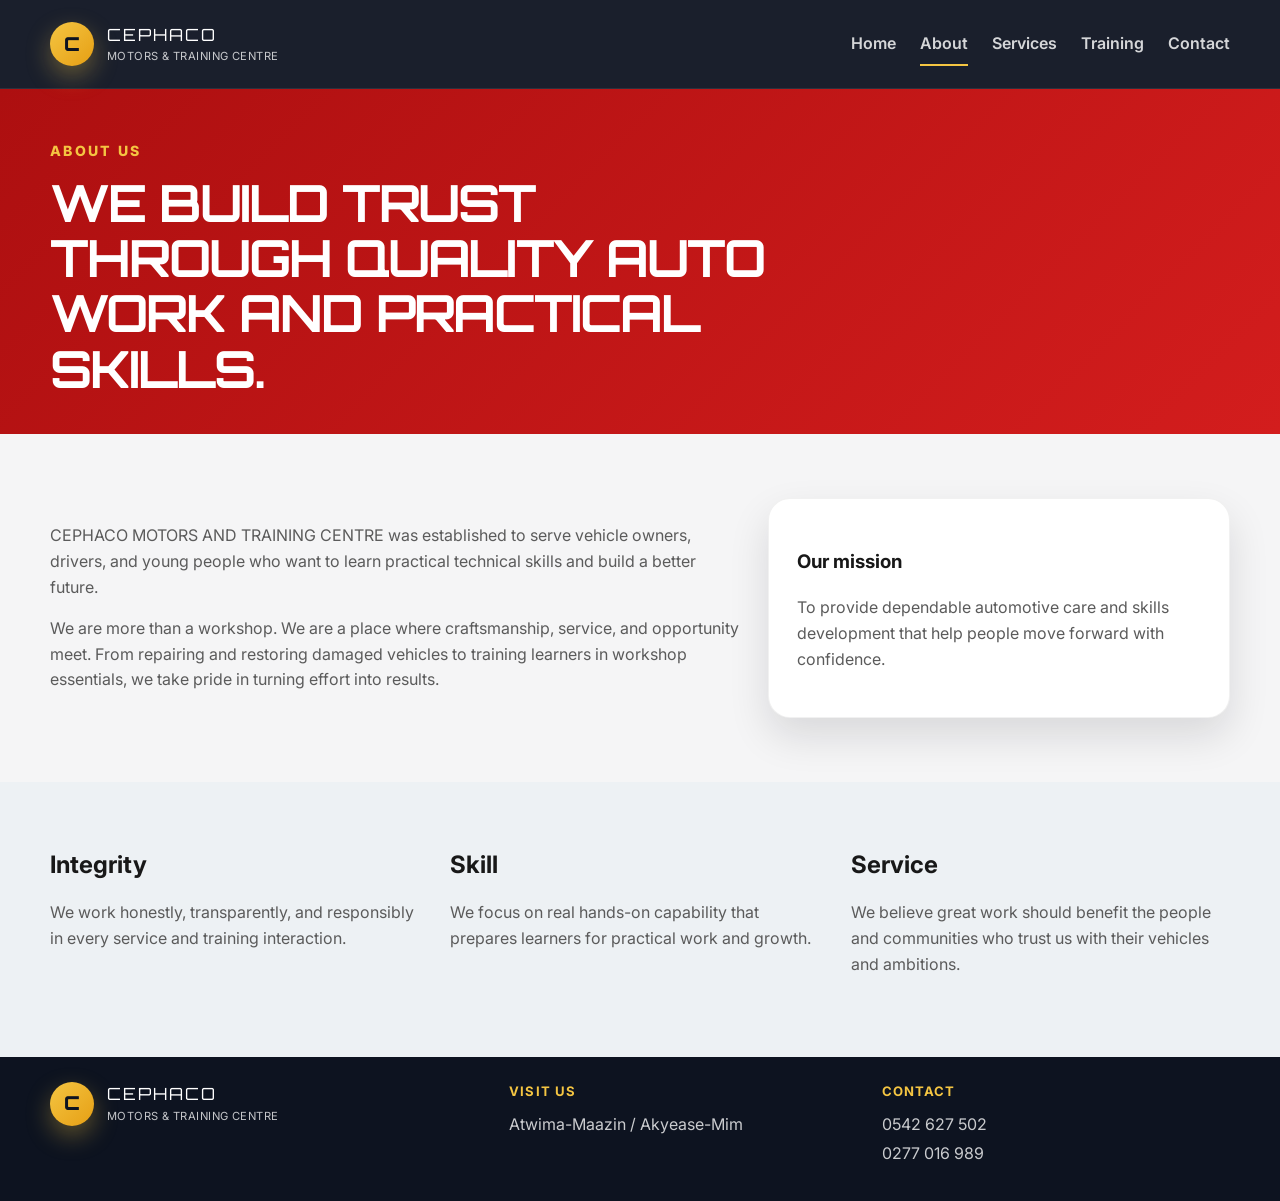
==== about.html @ 9bf20b14 "Add files via upload" ====
<!DOCTYPE html>
<html lang="en">
  <head>
    <meta charset="UTF-8" />
    <meta name="viewport" content="width=device-width, initial-scale=1.0" />
    <title>About | CEPHACO</title>
    <link rel="preconnect" href="https://fonts.googleapis.com" />
    <link rel="preconnect" href="https://fonts.gstatic.com" crossorigin />
    <link href="https://fonts.googleapis.com/css2?family=Orbitron:wght@500;700;800;900&family=Inter:wght@400;500;600;700;800&display=swap" rel="stylesheet" />
    <link rel="stylesheet" href="styles.css" />
  </head>
  <body class="inner-page">
    <header class="site-header">
      <div class="container nav-wrap">
        <a href="index.html" class="brand" aria-label="CEPHACO home">
          <div class="brand-badge">C</div>
          <div>
            <span class="brand-name">CEPHACO</span>
            <small>MOTORS & TRAINING CENTRE</small>
          </div>
        </a>

        <nav class="main-nav" aria-label="Main navigation">
          <a href="index.html">Home</a>
          <a href="about.html" class="active">About</a>
          <a href="services.html">Services</a>
          <a href="training.html">Training</a>
          <a href="contact.html">Contact</a>
        </nav>
      </div>
    </header>

    <main class="page-main">
      <section class="page-hero small-hero">
        <div class="container">
          <p class="kicker">About us</p>
          <h1>We build trust through quality auto work and practical skills.</h1>
        </div>
      </section>

      <section class="content-section">
        <div class="container split-layout">
          <div>
            <p>
              CEPHACO MOTORS AND TRAINING CENTRE was established to serve vehicle owners,
              drivers, and young people who want to learn practical technical skills and build a better future.
            </p>
            <p>
              We are more than a workshop. We are a place where craftsmanship, service, and opportunity meet. From repairing and restoring damaged vehicles to training learners in workshop essentials, we take pride in turning effort into results.
            </p>
          </div>

          <div class="info-box">
            <h3>Our mission</h3>
            <p>To provide dependable automotive care and skills development that help people move forward with confidence.</p>
          </div>
        </div>
      </section>

      <section class="content-section alt-bg">
        <div class="container values-grid">
          <article>
            <h3>Integrity</h3>
            <p>We work honestly, transparently, and responsibly in every service and training interaction.</p>
          </article>
          <article>
            <h3>Skill</h3>
            <p>We focus on real hands-on capability that prepares learners for practical work and growth.</p>
          </article>
          <article>
            <h3>Service</h3>
            <p>We believe great work should benefit the people and communities who trust us with their vehicles and ambitions.</p>
          </article>
        </div>
      </section>
    </main>

    <footer class="site-footer">
      <div class="container footer-wrap">
        <div>
          <div class="brand footer-brand">
            <div class="brand-badge">C</div>
            <div>
              <span class="brand-name">CEPHACO</span>
              <small>MOTORS & TRAINING CENTRE</small>
            </div>
          </div>
        </div>
        <div>
          <h4>Visit us</h4>
          <p>Atwima-Maazin / Akyease-Mim</p>
        </div>
        <div>
          <h4>Contact</h4>
          <p>0542 627 502</p>
          <p>0277 016 989</p>
        </div>
      </div>
    </footer>

    <script src="script.js"></script>
  </body>
</html>
---- styles.css ----
:root {
  --red-1: #a6090a;
  --red-2: #ce1517;
  --red-3: #e72b2c;
  --gold: #f4c542;
  --dark: #0d1320;
  --bg: #ecedef;
  --text: #181818;
  --muted: #5b5b5b;
  --white: #ffffff;
  --shadow: 0 18px 40px rgba(16, 17, 22, 0.12);
}

* {
  box-sizing: border-box;
}

html {
  scroll-behavior: smooth;
}

body {
  margin: 0;
  font-family: "Inter", sans-serif;
  background: var(--bg);
  color: var(--text);
  line-height: 1.6;
}

img {
  display: block;
  max-width: 100%;
}

a {
  color: inherit;
  text-decoration: none;
}

button,
input,
textarea {
  font: inherit;
}

.container {
  width: min(1180px, calc(100% - 2rem));
  margin: 0 auto;
}

.site-header {
  background: rgba(13, 19, 32, 0.94);
  border-bottom: 1px solid rgba(255, 255, 255, 0.08);
  position: sticky;
  top: 0;
  z-index: 20;
}

.nav-wrap {
  display: flex;
  align-items: center;
  justify-content: space-between;
  min-height: 88px;
  gap: 1.5rem;
}

.brand {
  display: inline-flex;
  align-items: center;
  gap: 0.8rem;
}

.brand-badge {
  width: 44px;
  height: 44px;
  border-radius: 50%;
  display: grid;
  place-items: center;
  background: linear-gradient(135deg, #f4c542 0%, #e69f14 100%);
  color: var(--dark);
  font-family: "Orbitron", sans-serif;
  font-weight: 900;
  font-size: 1.2rem;
  box-shadow: 0 10px 24px rgba(244, 197, 66, 0.35);
}

.brand-name {
  display: block;
  color: var(--white);
  font-family: "Orbitron", sans-serif;
  font-size: 1.05rem;
  letter-spacing: 0.12em;
}

.brand small {
  display: block;
  color: rgba(255, 255, 255, 0.76);
  font-size: 0.7rem;
  letter-spacing: 0.04em;
}

.main-nav {
  display: flex;
  align-items: center;
  gap: 1.5rem;
  color: rgba(255, 255, 255, 0.82);
  font-weight: 600;
}

.main-nav a {
  position: relative;
  padding: 0.3rem 0;
}

.main-nav a::after {
  content: "";
  position: absolute;
  left: 0;
  bottom: -0.25rem;
  width: 100%;
  height: 2px;
  background: var(--gold);
  transform: scaleX(0);
  transform-origin: left;
  transition: transform 0.2s ease;
}

.main-nav a:hover::after,
.main-nav a.active::after {
  transform: scaleX(1);
}

.hero-panel {
  background: linear-gradient(135deg, var(--red-2) 0%, var(--red-1) 100%);
  color: var(--white);
  padding: 2.5rem 0 1.5rem;
  clip-path: polygon(0 0, 100% 0, 100% 94%, 0 100%);
}

.hero-shell {
  display: grid;
  grid-template-columns: 1.2fr 1fr;
  gap: 1.8rem;
  align-items: center;
  min-height: 700px;
}

.hero-copy {
  padding-left: 1rem;
}

.hero-topline,
.kicker {
  margin: 0 0 0.75rem;
  color: var(--gold);
  font-size: 0.88rem;
  text-transform: uppercase;
  letter-spacing: 0.16em;
  font-weight: 800;
}

.hero-copy h1,
.page-hero h1 {
  margin: 0;
  font-family: "Orbitron", sans-serif;
  line-height: 1.08;
  letter-spacing: -0.04em;
  text-transform: uppercase;
}

.hero-copy h1 {
  font-size: clamp(2.7rem, 5vw, 5rem);
}

.hero-tag {
  margin: 0.9rem 0 1.6rem;
  color: rgba(255, 255, 255, 0.9);
  font-size: 1.1rem;
  font-weight: 600;
  font-style: italic;
}

.services-widget {
  background: rgba(13, 19, 32, 0.15);
  border: 2px solid rgba(255, 255, 255, 0.12);
  border-radius: 20px;
  padding: 1.2rem 1.2rem 0.8rem;
  max-width: 620px;
}

.services-widget h3 {
  margin: 0 0 0.9rem;
  font-size: 1.05rem;
  text-transform: uppercase;
  letter-spacing: 0.08em;
  color: var(--gold);
}

.service-list {
  display: grid;
  grid-template-columns: repeat(2, minmax(0, 1fr));
  gap: 0.55rem 1.1rem;
  font-size: 0.98rem;
  font-weight: 600;
}

.service-list span::before {
  content: "•";
  margin-right: 0.5rem;
  color: var(--gold);
}

.hero-visual {
  position: relative;
  display: flex;
  align-items: center;
  justify-content: center;
  min-height: 520px;
}

.bus-figure {
  width: min(100%, 600px);
  background: linear-gradient(135deg, rgba(255,255,255,0.3), rgba(255,255,255,0.08));
  border: 2px solid rgba(255,255,255,0.12);
  padding: 1rem;
  border-radius: 32px;
  box-shadow: var(--shadow);
}

.bus-figure img {
  width: 100%;
  height: 440px;
  object-fit: cover;
  border-radius: 24px;
}

.arrow-callout {
  position: absolute;
  left: -10px;
  bottom: 88px;
  background: var(--gold);
  color: var(--dark);
  padding: 0.85rem 1.2rem;
  border-radius: 999px;
  font-weight: 800;
  transform: rotate(-18deg);
  box-shadow: 0 12px 28px rgba(17, 17, 17, 0.2);
}

.gallery-strip {
  margin-top: -2rem;
  padding-bottom: 1rem;
}

.mini-gallery {
  display: grid;
  grid-template-columns: repeat(4, minmax(0, 1fr));
  gap: 1rem;
}

.before-after {
  background: var(--white);
  border: 1px solid rgba(0, 0, 0, 0.06);
  border-radius: 20px;
  overflow: hidden;
  box-shadow: var(--shadow);
}

.before-after img {
  width: 100%;
  height: 180px;
  object-fit: cover;
}

.before-after span {
  display: block;
  text-align: center;
  padding: 0.7rem 0.
  font-weight: 800;
  text-transform: uppercase;
  letter-spacing: 0.08em;
  color: var(--dark);
  background: #f0f2f4;
}

.features {
  padding: 3rem 0 4.5rem;
}

.feature-grid {
  display: grid;
  grid-template-columns: repeat(3, minmax(0, 1fr));
  gap: 1.3rem;
}

.feature-card {
  background: var(--white);
  border-radius: 24px;
  padding: 1.8rem;
  border: 1px solid rgba(0, 0, 0, 0.06);
  box-shadow: var(--shadow);
}

.feature-card p {
  margin-bottom: 0;
  color: var(--muted);
}

.feature-card h3 {
  margin: 0.8rem 0 0.5rem;
  font-size: clamp(1.4rem, 2vw, 1.9rem);
}

.feature-dark {
  background: linear-gradient(135deg, var(--dark), #172334);
  color: var(--white);
}

.feature-dark p {
  color: rgba(255, 255, 255, 0.8);
}

.feature-badge {
  display: inline-block;
  border-radius: 999px;
  background: rgba(244, 197, 66, 0.22);
  color: var(--gold);
  padding: 0.4rem 0.8rem;
  font-weight: 800;
  font-size: 0.72rem;
  text-transform: uppercase;
  letter-spacing: 0.08em;
}

.feature-badge.alt {
  background: rgba(13, 19, 32, 0.05);
  color: var(--dark);
}

.highlight-card {
  background: linear-gradient(135deg, #ffeecc 0%, #f5d36b 100%);
}

.site-footer {
  background: #0d1320;
  color: var(--white);
  padding: 1.5rem 0 2rem;
}

.footer-wrap {
  display: grid;
  grid-template-columns: 1.25fr 1fr 1fr;
  gap: 1.5rem;
  align-items: start;
}

.footer-wrap h4 {
  margin-top: 0;
  margin-bottom: 0.6rem;
  color: var(--gold);
  text-transform: uppercase;
  letter-spacing: 0.08em;
  font-size: 0.82rem;
}

.footer-wrap p {
  margin: 0.2rem 0;
  color: rgba(255,255,255,0.78);
}

.page-main {
  background: #f5f5f6;
}

.page-hero {
  background: linear-gradient(135deg, #ad0f10 0%, #d31d1d 100%);
  color: var(--white);
  padding: 3.2rem 0 2.4rem;
}

.small-hero h1 {
  font-size: clamp(2.1rem, 4vw, 3.4rem);
  max-width: 760px;
}

.content-section {
  padding: 4rem 0;
}

.split-layout {
  display: grid;
  grid-template-columns: 1.2fr 0.8fr;
  gap: 1.5rem;
  align-items: center;
}

.split-layout p,
.values-grid p,
.detail-card p,
.training-box p,
.contact-card li,
.contact-form label {
  color: var(--muted);
}

.info-box,
.contact-card,
.training-box,
.detail-card {
  background: var(--white);
  border-radius: 22px;
  border: 1px solid rgba(17, 17, 17, 0.06);
  padding: 1.8rem;
  box-shadow: var(--shadow);
}

.values-grid {
  display: grid;
  grid-template-columns: repeat(3, minmax(0, 1fr));
  gap: 1.3rem;
}

.values-grid h3,
.detail-card h3,
.training-box h3,
.contact-card h3 {
  margin-top: 0;
  margin-bottom: 0.6rem;
  font-size: 1.5rem;
}

.alt-bg {
  background: #edf1f4;
}

.card-grid {
  display: grid;
  grid-template-columns: repeat(3, minmax(0, 1fr));
  gap: 1.3rem;
}

.training-layout {
  display: grid;
  grid-template-columns: repeat(3, minmax(0, 1fr));
  gap: 1.3rem;
}

.pill {
  display: inline-block;
  background: rgba(244, 197, 66, 0.15);
  color: #c78306;
  font-size: 0.78rem;
  letter-spacing: 0.08em;
  text-transform: uppercase;
  font-weight: 800;
  padding: 0.45rem 0.7rem;
  border-radius: 999px;
  margin-bottom: 0.8rem;
}

.highlight-box {
  background: linear-gradient(135deg, var(--dark), #1b2335);
  color: var(--white);
}

.highlight-box p,
.highlight-box .pill {
  color: rgba(255,255,255,0.8);
}

.contact-layout {
  display: grid;
  grid-template-columns: 0.8fr 1.2fr;
  gap: 1.5rem;
}

.contact-card ul {
  list-style: none;
  margin: 0;
  padding: 0;
  display: grid;
  gap: 0.7rem;
}

.contact-form {
  display: grid;
  gap: 1rem;
  background: var(--white);
  border-radius: 22px;
  border: 1px solid rgba(17,17,17,0.06);
  box-shadow: var(--shadow);
  padding: 1.5rem;
}

.contact-form label {
  display: grid;
  gap: 0.45rem;
  font-weight: 600;
}

.contact-form input,
.contact-form textarea {
  padding: 0.9rem 1rem;
  border-radius: 12px;
  border: 1px solid rgba(17, 17, 17, 0.1);
  background: #f8f8f8;
  color: var(--text);
}

.contact-form button {
  border: none;
  border-radius: 999px;
  background: linear-gradient(135deg, var(--red-2), var(--red-1));
  color: var(--white);
  padding: 0.9rem 1.2rem;
  font-weight: 800;
  cursor: pointer;
}

@media (max-width: 900px) {
  .hero-shell,
  .split-layout,
  .feature-grid,
  .card-grid,
  .training-layout,
  .values-grid,
  .footer-wrap,
  .contact-layout {
    grid-template-columns: 1fr;
  }

  .main-nav {
    display: none;
  }

  .mini-gallery {
    grid-template-columns: repeat(2, minmax(0, 1fr));
  }
}

@media (max-width: 580px) {
  .hero-panel {
    clip-path: none;
  }

  .service-list,
  .mini-gallery {
    grid-template-columns: 1fr;
  }

  .hero-copy {
    padding-left: 0;
  }

  .nav-wrap {
    min-height: 72px;
  }

  .brand small {
    display: none;
  }
}
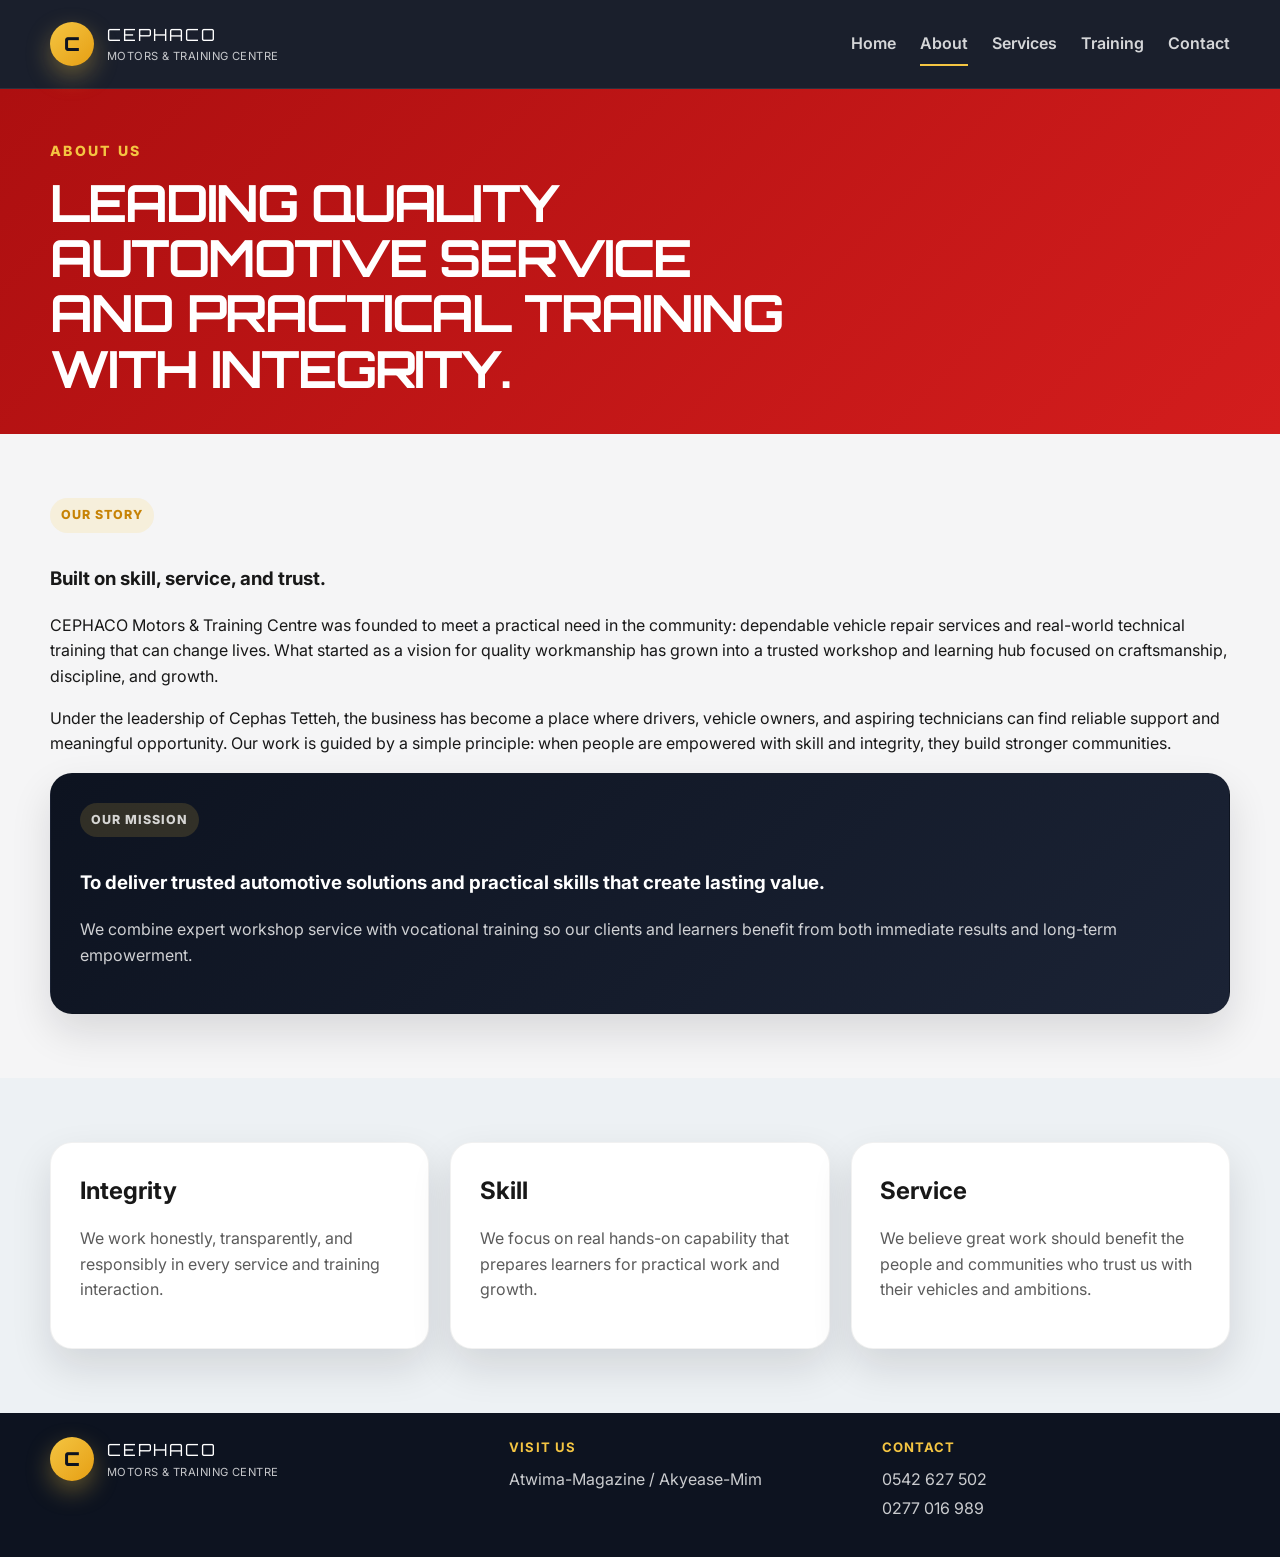
==== commit 643d8325: "Add files via upload" ====
--- a/about.html
+++ b/about.html
@@ -34,40 +34,51 @@
       <section class="page-hero small-hero">
         <div class="container">
           <p class="kicker">About us</p>
-          <h1>We build trust through quality auto work and practical skills.</h1>
+          <h1>Leading quality automotive service and practical training with integrity.</h1>
         </div>
       </section>
 
       <section class="content-section">
-        <div class="container split-layout">
-          <div>
+        <div class="container executive-about-shell">
+          <div class="executive-story-card">
+            <span class="pill">Our story</span>
+            <h3>Built on skill, service, and trust.</h3>
             <p>
-              CEPHACO MOTORS AND TRAINING CENTRE was established to serve vehicle owners,
-              drivers, and young people who want to learn practical technical skills and build a better future.
+              CEPHACO Motors & Training Centre was founded to meet a practical need in the
+              community: dependable vehicle repair services and real-world technical training that
+              can change lives. What started as a vision for quality workmanship has grown into a
+              trusted workshop and learning hub focused on craftsmanship, discipline, and growth.
             </p>
             <p>
-              We are more than a workshop. We are a place where craftsmanship, service, and opportunity meet. From repairing and restoring damaged vehicles to training learners in workshop essentials, we take pride in turning effort into results.
+              Under the leadership of Cephas Tetteh, the business has become a place where drivers,
+              vehicle owners, and aspiring technicians can find reliable support and meaningful
+              opportunity. Our work is guided by a simple principle: when people are empowered with
+              skill and integrity, they build stronger communities.
             </p>
           </div>
 
-          <div class="info-box">
-            <h3>Our mission</h3>
-            <p>To provide dependable automotive care and skills development that help people move forward with confidence.</p>
+          <div class="info-box highlight-box">
+            <span class="pill">Our mission</span>
+            <h3>To deliver trusted automotive solutions and practical skills that create lasting value.</h3>
+            <p>
+              We combine expert workshop service with vocational training so our clients and learners
+              benefit from both immediate results and long-term empowerment.
+            </p>
           </div>
         </div>
       </section>
 
       <section class="content-section alt-bg">
         <div class="container values-grid">
-          <article>
+          <article class="detail-card">
             <h3>Integrity</h3>
             <p>We work honestly, transparently, and responsibly in every service and training interaction.</p>
           </article>
-          <article>
+          <article class="detail-card">
             <h3>Skill</h3>
             <p>We focus on real hands-on capability that prepares learners for practical work and growth.</p>
           </article>
-          <article>
+          <article class="detail-card">
             <h3>Service</h3>
             <p>We believe great work should benefit the people and communities who trust us with their vehicles and ambitions.</p>
           </article>
@@ -88,7 +99,7 @@
         </div>
         <div>
           <h4>Visit us</h4>
-          <p>Atwima-Maazin / Akyease-Mim</p>
+          <p>Atwima-Magazine / Akyease-Mim</p>
         </div>
         <div>
           <h4>Contact</h4>
--- a/styles.css
+++ b/styles.css
@@ -247,8 +247,80 @@
   box-shadow: 0 12px 28px rgba(17, 17, 17, 0.2);
 }
 
+.founder-profile {
+  background: linear-gradient(180deg, #f4f4f6 0%, #eef1f5 100%);
+  padding: 2rem 0 1rem;
+}
+
+.founder-shell {
+  display: grid;
+  grid-template-columns: 0.9fr 1.1fr;
+  gap: 2rem;
+  align-items: center;
+  background: rgba(255, 255, 255, 0.65);
+  border: 1px solid rgba(17, 17, 17, 0.06);
+  border-radius: 28px;
+  box-shadow: var(--shadow);
+  padding: 1.5rem;
+}
+
+.founder-portrait {
+  background: linear-gradient(135deg, rgba(13, 19, 32, 0.06), rgba(218, 21, 21, 0.08));
+  border-radius: 24px;
+  overflow: hidden;
+  min-height: 360px;
+}
+
+.founder-portrait img {
+  width: 100%;
+  height: 100%;
+  object-fit: cover;
+  min-height: 360px;
+}
+
+.founder-copy h2 {
+  margin: 0.4rem 0 0.4rem;
+  font-size: clamp(2rem, 4vw, 3.2rem);
+  font-weight: 800;
+  color: var(--dark);
+}
+
+.founder-role {
+  margin: 0 0 1rem;
+  font-size: 1.1rem;
+  font-weight: 700;
+  color: var(--red-1);
+}
+
+.founder-copy p {
+  color: var(--muted);
+  margin: 0;
+  font-size: 1.02rem;
+}
+
+.founder-points {
+  display: flex;
+  flex-wrap: wrap;
+  gap: 0.8rem;
+  margin-top: 1.4rem;
+}
+
+.founder-points span {
+  display: inline-flex;
+  align-items: center;
+  padding: 0.6rem 0.9rem;
+  border-radius: 999px;
+  border: 1px solid rgba(13, 19, 32, 0.1);
+  background: rgba(255, 255, 255, 0.8);
+  color: var(--dark);
+  font-weight: 700;
+  font-size: 0.8rem;
+  letter-spacing: 0.04em;
+  text-transform: uppercase;
+}
+
 .gallery-strip {
-  margin-top: -2rem;
+  margin-top: 1rem;
   padding-bottom: 1rem;
 }
 
@@ -275,7 +347,7 @@
 .before-after span {
   display: block;
   text-align: center;
-  padding: 0.7rem 0.
+  padding: 0.7rem 0;
   font-weight: 800;
   text-transform: uppercase;
   letter-spacing: 0.08em;
@@ -366,6 +438,19 @@
 .footer-wrap p {
   margin: 0.2rem 0;
   color: rgba(255,255,255,0.78);
+}
+
+.footer-location {
+  display: inline-block;
+  margin-top: 0.3rem;
+  padding: 0.4rem 0.7rem;
+  border-radius: 999px;
+  background: rgba(244, 197, 66, 0.12);
+  color: var(--gold);
+  font-size: 0.72rem;
+  text-transform: uppercase;
+  letter-spacing: 0.08em;
+  font-weight: 800;
 }
 
 .page-main {
@@ -472,30 +557,96 @@
   display: grid;
   grid-template-columns: 0.8fr 1.2fr;
   gap: 1.5rem;
+  align-items: start;
+}
+
+.contact-card,
+.contact-form {
+  background: var(--white);
+  border-radius: 24px;
+  border: 1px solid rgba(17,17,17,0.06);
+  box-shadow: var(--shadow);
+  padding: 1.8rem;
+}
+
+.contact-card {
+  background: linear-gradient(180deg, #ffffff 0%, #f4f4f8 100%);
+}
+
+.contact-highlight {
+  background: linear-gradient(135deg, rgba(13, 19, 32, 0.97), rgba(36, 55, 76, 0.95));
+  color: var(--white);
 }
 
 .contact-card ul {
   list-style: none;
-  margin: 0;
+  margin: 0 0 1.2rem;
   padding: 0;
   display: grid;
-  gap: 0.7rem;
+  gap: 0.85rem;
+}
+
+.contact-card li {
+  color: inherit;
+  line-height: 1.6;
+}
+
+.contact-card a {
+  color: inherit;
+  opacity: 0.95;
+}
+
+.quick-actions {
+  display: flex;
+  flex-wrap: wrap;
+  gap: 0.8rem;
+}
+
+.call-button,
+.whatsapp-button,
+.mail-button {
+  display: inline-flex;
+  align-items: center;
+  justify-content: center;
+  border-radius: 999px;
+  padding: 0.75rem 1.1rem;
+  font-weight: 800;
+  text-transform: uppercase;
+  letter-spacing: 0.04em;
+  font-size: 0.72rem;
+}
+
+.call-button {
+  background: var(--gold);
+  color: var(--dark);
+}
+
+.whatsapp-button {
+  background: #25D366;
+  color: var(--white);
+}
+
+.mail-button {
+  background: rgba(255,255,255,0.08);
+  color: var(--white);
+  border: 1px solid rgba(255,255,255,0.12);
 }
 
 .contact-form {
   display: grid;
   gap: 1rem;
-  background: var(--white);
-  border-radius: 22px;
-  border: 1px solid rgba(17,17,17,0.06);
-  box-shadow: var(--shadow);
-  padding: 1.5rem;
+}
+
+.contact-form h3 {
+  margin: 0 0 0.25rem;
+  font-size: clamp(1.5rem, 2vw, 2rem);
 }
 
 .contact-form label {
   display: grid;
   gap: 0.45rem;
   font-weight: 600;
+  color: var(--text);
 }
 
 .contact-form input,
@@ -507,6 +658,12 @@
   color: var(--text);
 }
 
+.contact-form input:focus,
+.contact-form textarea:focus {
+  outline: 2px solid rgba(196, 33, 33, 0.18);
+  border-color: rgba(196, 33, 33, 0.35);
+}
+
 .contact-form button {
   border: none;
   border-radius: 999px;
@@ -515,10 +672,16 @@
   padding: 0.9rem 1.2rem;
   font-weight: 800;
   cursor: pointer;
+  transition: transform 0.2s ease;
+}
+
+.contact-form button:hover {
+  transform: translateY(-1px);
 }
 
 @media (max-width: 900px) {
   .hero-shell,
+  .founder-shell,
   .split-layout,
   .feature-grid,
   .card-grid,
